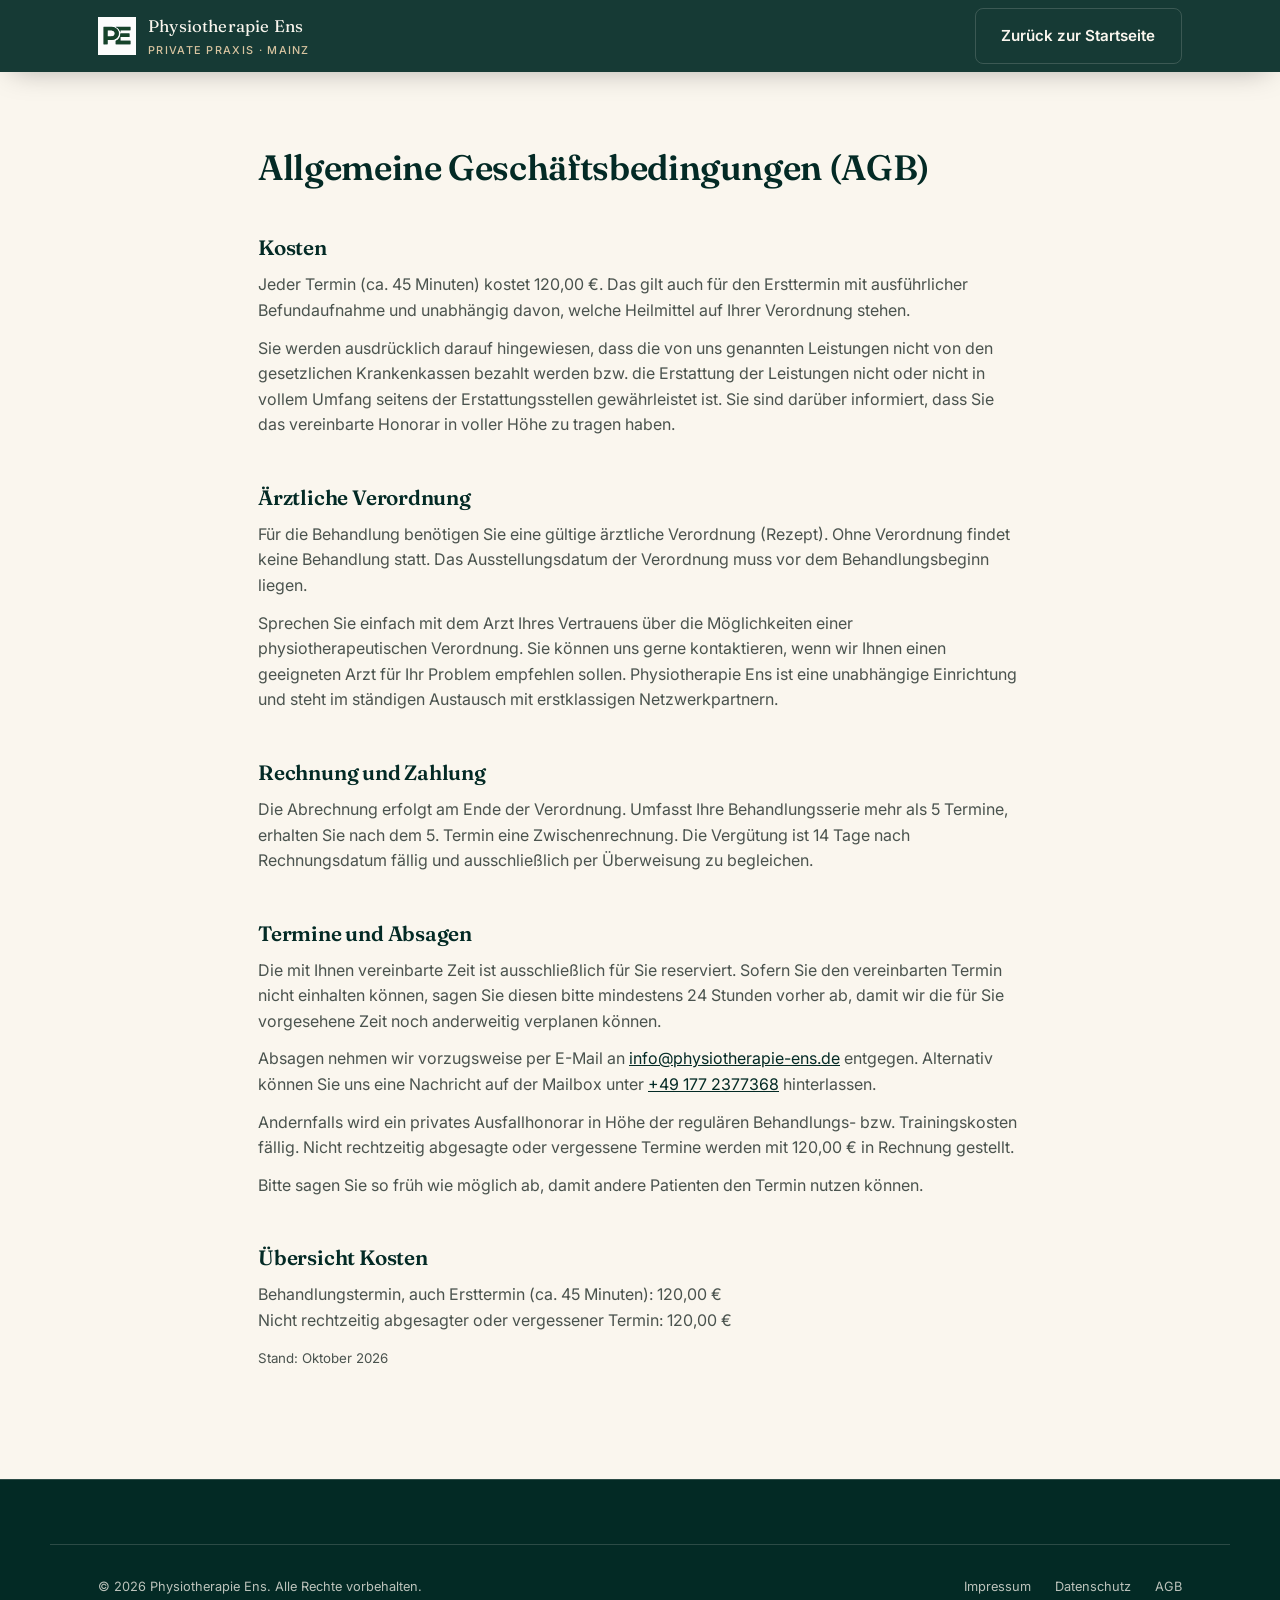
==== agb.html @ 9fe51c0e "AGB-Seite hinzugefügt (/agb) und im Footer aller Seiten verlinkt Co-Authored-By: Claude Opus 5.5 <no" ====
<!DOCTYPE html>
<html lang="de">
<head>
<meta charset="UTF-8">
<meta name="viewport" content="width=device-width, initial-scale=1">
<title>AGB | Physiotherapie Ens</title>
<meta name="robots" content="noindex">
<link rel="icon" href="assets/img/logo.svg" type="image/svg+xml">
<link rel="preconnect" href="https://fonts.googleapis.com">
<link rel="preconnect" href="https://fonts.gstatic.com" crossorigin>
<link href="https://fonts.googleapis.com/css2?family=Fraunces:opsz,wght@9..144,500;9..144,600;9..144,700&family=Inter:wght@400;500;600;700&display=swap" rel="stylesheet">
<link rel="stylesheet" href="assets/css/style.css?v=2026-10-20">
</head>
<body>

<header class="site-header is-scrolled">
  <div class="container site-header__inner">
    <a href="index.html" class="brand">
      <img src="assets/img/logo.svg" alt="" class="brand__logo" width="38" height="38">
      <span class="brand__name">Physiotherapie Ens<small>Private Praxis · Mainz</small></span>
    </a>
    <a href="index.html" class="btn btn-outline">Zurück zur Startseite</a>
  </div>
</header>

<main class="legal-page">
  <div class="container">
    <h1>Allgemeine Geschäftsbedingungen (AGB)</h1>

    <h2>Kosten</h2>
    <p>Jeder Termin (ca. 45 Minuten) kostet 120,00 €. Das gilt auch für den Ersttermin mit ausführlicher Befundaufnahme und unabhängig davon, welche Heilmittel auf Ihrer Verordnung stehen.</p>
    <p>Sie werden ausdrücklich darauf hingewiesen, dass die von uns genannten Leistungen nicht von den gesetzlichen Krankenkassen bezahlt werden bzw. die Erstattung der Leistungen nicht oder nicht in vollem Umfang seitens der Erstattungsstellen gewährleistet ist. Sie sind darüber informiert, dass Sie das vereinbarte Honorar in voller Höhe zu tragen haben.</p>

    <h2>Ärztliche Verordnung</h2>
    <p>Für die Behandlung benötigen Sie eine gültige ärztliche Verordnung (Rezept). Ohne Verordnung findet keine Behandlung statt. Das Ausstellungsdatum der Verordnung muss vor dem Behandlungsbeginn liegen.</p>
    <p>Sprechen Sie einfach mit dem Arzt Ihres Vertrauens über die Möglichkeiten einer physiotherapeutischen Verordnung. Sie können uns gerne kontaktieren, wenn wir Ihnen einen geeigneten Arzt für Ihr Problem empfehlen sollen. Physiotherapie Ens ist eine unabhängige Einrichtung und steht im ständigen Austausch mit erstklassigen Netzwerkpartnern.</p>

    <h2>Rechnung und Zahlung</h2>
    <p>Die Abrechnung erfolgt am Ende der Verordnung. Umfasst Ihre Behandlungsserie mehr als 5 Termine, erhalten Sie nach dem 5. Termin eine Zwischenrechnung. Die Vergütung ist 14 Tage nach Rechnungsdatum fällig und ausschließlich per Überweisung zu begleichen.</p>

    <h2>Termine und Absagen</h2>
    <p>Die mit Ihnen vereinbarte Zeit ist ausschließlich für Sie reserviert. Sofern Sie den vereinbarten Termin nicht einhalten können, sagen Sie diesen bitte mindestens 24 Stunden vorher ab, damit wir die für Sie vorgesehene Zeit noch anderweitig verplanen können.</p>
    <p>Absagen nehmen wir vorzugsweise per E-Mail an <a href="mailto:info@physiotherapie-ens.de">info@physiotherapie-ens.de</a> entgegen. Alternativ können Sie uns eine Nachricht auf der Mailbox unter <a href="tel:+491772377368">+49 177 2377368</a> hinterlassen.</p>
    <p>Andernfalls wird ein privates Ausfallhonorar in Höhe der regulären Behandlungs- bzw. Trainingskosten fällig. Nicht rechtzeitig abgesagte oder vergessene Termine werden mit 120,00 € in Rechnung gestellt.</p>
    <p>Bitte sagen Sie so früh wie möglich ab, damit andere Patienten den Termin nutzen können.</p>

    <h2>Übersicht Kosten</h2>
    <p>
      Behandlungstermin, auch Ersttermin (ca. 45 Minuten): 120,00 €<br>
      Nicht rechtzeitig abgesagter oder vergessener Termin: 120,00 €
    </p>

    <p><small>Stand: Oktober 2026</small></p>
  </div>
</main>

<footer class="site-footer">
  <div class="container footer-bottom">
    <span>© 2026 Physiotherapie Ens. Alle Rechte vorbehalten.</span>
    <ul>
      <li><a href="impressum.html">Impressum</a></li>
      <li><a href="datenschutz.html">Datenschutz</a></li>
      <li><a href="agb.html">AGB</a></li>
    </ul>
  </div>
</footer>

</body>
</html>
---- assets/css/style.css ----
/* ==========================================================================
   Physiotherapie Ens — Stylesheet
   Design tokens are centralized below for easy theming/handoff.
   ========================================================================== */

:root {
  /* Brand colors */
  --c-primary: #032A25;
  --c-primary-soft: #0E453D;
  --c-primary-tint: #E7EEEC;
  --c-cream: #FAF6EE;
  --c-sand: #F1E8D8;
  --c-ink: #1E2320;
  --c-ink-soft: #4A534E;
  --c-gold: #B08D57;
  --c-gold-soft: #D8C4A0;
  --c-white: #FFFFFF;
  --c-line: rgba(3, 42, 37, 0.12);
  --c-line-dark: rgba(250, 246, 238, 0.16);
  --c-shadow: rgba(3, 42, 37, 0.14);

  /* Typography */
  --font-display: "Fraunces", "Georgia", serif;
  --font-body: "Inter", -apple-system, BlinkMacSystemFont, "Segoe UI", sans-serif;

  /* Spacing scale (4px base) */
  --sp-1: 0.25rem;
  --sp-2: 0.5rem;
  --sp-3: 0.75rem;
  --sp-4: 1rem;
  --sp-5: 1.5rem;
  --sp-6: 2rem;
  --sp-7: 3rem;
  --sp-8: 4rem;
  --sp-9: 6rem;
  --sp-10: 8rem;

  /* Radius */
  --r-sm: 8px;
  --r-md: 16px;
  --r-lg: 24px;
  --r-pill: 999px;

  /* Motion */
  --ease-out: cubic-bezier(0.16, 1, 0.3, 1);
  --ease-in-out: cubic-bezier(0.65, 0, 0.35, 1);
  --dur-fast: 180ms;
  --dur-base: 320ms;
  --dur-slow: 600ms;

  --header-h: 84px;
}

/* ---- Reset ---- */
*, *::before, *::after { box-sizing: border-box; }
* { margin: 0; padding: 0; }
html {
  scroll-behavior: smooth;
  -webkit-text-size-adjust: 100%;
}
html, body { min-height: 100vh; min-height: 100dvh; }
body {
  font-family: var(--font-body);
  color: var(--c-ink);
  background: var(--c-cream);
  line-height: 1.6;
  font-size: 16px;
  -webkit-font-smoothing: antialiased;
}
img, video { max-width: 100%; display: block; }
a { color: inherit; text-decoration: none; }
ul, ol { list-style: none; }
button, input, textarea, select { font: inherit; color: inherit; }
button { cursor: pointer; background: none; border: none; }
h1, h2, h3, h4 { font-family: var(--font-display); font-weight: 600; line-height: 1.15; letter-spacing: -0.01em; }

@media (prefers-reduced-motion: reduce) {
  html { scroll-behavior: auto; }
  *, *::before, *::after {
    animation-duration: 0.001ms !important;
    animation-iteration-count: 1 !important;
    transition-duration: 0.001ms !important;
    scroll-behavior: auto !important;
  }
}

/* ---- Layout helpers ---- */
.container {
  width: 100%;
  max-width: 1180px;
  margin-inline: auto;
  padding-inline: var(--sp-5);
}
@media (min-width: 768px) {
  .container { padding-inline: var(--sp-7); }
}

.section { padding-block: var(--sp-9); }
.section--tight { padding-block: var(--sp-8); }
.section--dark { background: var(--c-primary); color: var(--c-cream); }
.section--sand { background: var(--c-sand); }

.section-head {
  max-width: 640px;
  margin-bottom: var(--sp-7);
}
.section-head--center { margin-inline: auto; text-align: center; }

.kicker {
  display: inline-flex;
  align-items: center;
  gap: var(--sp-2);
  font-size: 0.78rem;
  font-weight: 600;
  letter-spacing: 0.14em;
  text-transform: uppercase;
  color: var(--c-gold);
  margin-bottom: var(--sp-3);
}
.kicker::before {
  content: "";
  width: 22px;
  height: 1px;
  background: var(--c-gold);
}

.section-title {
  font-size: clamp(1.75rem, 1.4rem + 1.6vw, 2.75rem);
  color: var(--c-primary);
  margin-bottom: var(--sp-4);
}
.section--dark .section-title { color: var(--c-cream); }

.section-lede {
  color: var(--c-ink-soft);
  font-size: 1.05rem;
  max-width: 60ch;
}
.section--dark .section-lede { color: rgba(250, 246, 238, 0.78); }

.eyebrow-divider {
  width: 46px;
  height: 2px;
  background: var(--c-gold);
  border-radius: var(--r-pill);
  margin-block: var(--sp-4);
}

/* ---- Buttons ---- */
.btn {
  display: inline-flex;
  align-items: center;
  justify-content: center;
  gap: var(--sp-2);
  padding: 0.9rem 1.6rem;
  border-radius: var(--r-sm);
  font-weight: 600;
  font-size: 0.95rem;
  white-space: nowrap;
  transition: transform var(--dur-fast) var(--ease-out),
              background-color var(--dur-fast) var(--ease-out),
              box-shadow var(--dur-fast) var(--ease-out),
              border-color var(--dur-fast) var(--ease-out),
              color var(--dur-fast) var(--ease-out);
}
.btn:active { transform: translateY(1px); }

.btn-primary {
  background: var(--c-gold);
  color: var(--c-primary);
}
.btn-primary:hover {
  background: var(--c-gold-soft);
  box-shadow: 0 10px 24px -8px rgba(176, 141, 87, 0.55);
}

.btn-outline {
  background: transparent;
  border: 1.5px solid var(--c-line-dark);
  color: var(--c-cream);
}
.btn-outline:hover {
  border-color: var(--c-gold);
  color: var(--c-gold-soft);
}

.btn-dark {
  background: var(--c-primary);
  color: var(--c-cream);
}
.btn-dark:hover { background: var(--c-primary-soft); }

.btn-ghost {
  background: transparent;
  border: 1.5px solid var(--c-line);
  color: var(--c-primary);
}
.btn-ghost:hover { border-color: var(--c-gold); background: rgba(176, 141, 87, 0.08); }

.btn[disabled] {
  opacity: 0.5;
  cursor: not-allowed;
  pointer-events: none;
}

.btn:focus-visible,
a:focus-visible,
button:focus-visible,
input:focus-visible,
textarea:focus-visible,
summary:focus-visible {
  outline: 2px solid var(--c-gold);
  outline-offset: 3px;
  border-radius: 4px;
}

/* Skip link */
.skip-link {
  position: absolute;
  left: -9999px;
  top: 0;
  background: var(--c-gold);
  color: var(--c-primary);
  padding: 0.75rem 1.25rem;
  z-index: 200;
  border-radius: 0 0 var(--r-sm) 0;
  font-weight: 600;
}
.skip-link:focus { left: 0; }

/* ---- Header ---- */
.site-header {
  position: fixed;
  inset: 0 0 auto 0;
  height: var(--header-h);
  z-index: 100;
  display: flex;
  align-items: center;
  background: transparent;
  transition: background-color var(--dur-base) var(--ease-out),
              box-shadow var(--dur-base) var(--ease-out),
              height var(--dur-base) var(--ease-out);
}
.site-header.is-scrolled {
  background: rgba(3, 42, 37, 0.92);
  backdrop-filter: blur(10px);
  box-shadow: 0 8px 30px -12px rgba(0,0,0,0.35);
  height: 72px;
}
.site-header__inner {
  width: 100%;
  display: flex;
  align-items: center;
  justify-content: space-between;
  gap: var(--sp-5);
}
.brand {
  display: flex;
  align-items: center;
  gap: var(--sp-3);
}
.brand__logo { height: 38px; width: auto; }
.brand__name {
  font-family: var(--font-display);
  font-size: 1.05rem;
  color: var(--c-cream);
  letter-spacing: 0.01em;
  white-space: nowrap;
}
.brand__name small {
  display: block;
  font-family: var(--font-body);
  font-size: 0.68rem;
  font-weight: 500;
  letter-spacing: 0.12em;
  text-transform: uppercase;
  color: var(--c-gold-soft);
  margin-top: 2px;
  white-space: nowrap;
}

@media (max-width: 480px) {
  .brand__name { font-size: 0.85rem; white-space: nowrap; }
  .brand__name small { display: none; }
  .brand__logo { height: 30px; }
  .header-actions { gap: var(--sp-2); }
}

.main-nav { display: none; }
@media (min-width: 1024px) {
  .main-nav {
    display: flex;
    align-items: center;
    gap: var(--sp-6);
  }
  .main-nav a {
    position: relative;
    color: rgba(250, 246, 238, 0.86);
    font-size: 0.92rem;
    font-weight: 500;
    padding-block: var(--sp-2);
  }
  .main-nav a::after {
    content: "";
    position: absolute;
    left: 0; right: 0; bottom: 0;
    height: 1.5px;
    background: var(--c-gold);
    transform: scaleX(0);
    transform-origin: left;
    transition: transform var(--dur-base) var(--ease-out);
  }
  .main-nav a:hover { color: var(--c-cream); }
  .main-nav a:hover::after { transform: scaleX(1); }
}

.header-actions {
  display: flex;
  align-items: center;
  gap: var(--sp-4);
}

.lang-toggle {
  display: flex;
  align-items: center;
  border: 1px solid var(--c-line-dark);
  border-radius: var(--r-pill);
  padding: 3px;
  gap: 2px;
}
.lang-toggle button {
  padding: 0.3rem 0.65rem;
  border-radius: var(--r-pill);
  font-size: 0.76rem;
  font-weight: 700;
  letter-spacing: 0.04em;
  color: rgba(250, 246, 238, 0.65);
  transition: background-color var(--dur-fast) var(--ease-out), color var(--dur-fast) var(--ease-out);
}
.lang-toggle button[aria-pressed="true"] {
  background: var(--c-gold);
  color: var(--c-primary);
}

.nav-cta { display: none; }
@media (min-width: 1024px) { .nav-cta { display: inline-flex; } }

.nav-toggle {
  display: inline-flex;
  align-items: center;
  justify-content: center;
  width: 42px;
  height: 42px;
  color: var(--c-cream);
}
@media (min-width: 1024px) { .nav-toggle { display: none; } }
.nav-toggle svg { width: 24px; height: 24px; }
.nav-toggle .icon-close { display: none; }
.nav-toggle[aria-expanded="true"] .icon-open { display: none; }
.nav-toggle[aria-expanded="true"] .icon-close { display: block; }

/* Mobile nav panel */
.mobile-nav {
  position: fixed;
  inset: 0;
  z-index: 90;
  background: var(--c-primary);
  padding: calc(var(--header-h) + var(--sp-6)) var(--sp-6) var(--sp-6);
  display: flex;
  flex-direction: column;
  gap: var(--sp-5);
  transform: translateY(-100%);
  opacity: 0;
  visibility: hidden;
  transition: transform var(--dur-slow) var(--ease-in-out), opacity var(--dur-slow) var(--ease-in-out), visibility 0s linear var(--dur-slow);
}
.mobile-nav.is-open {
  transform: translateY(0);
  opacity: 1;
  visibility: visible;
  transition: transform var(--dur-slow) var(--ease-in-out), opacity var(--dur-slow) var(--ease-in-out), visibility 0s;
}
.mobile-nav a {
  font-family: var(--font-display);
  font-size: 1.5rem;
  color: var(--c-cream);
  padding-block: var(--sp-2);
  border-bottom: 1px solid var(--c-line-dark);
}
@media (min-width: 1024px) { .mobile-nav { display: none; } }

/* ---- Hero ---- */
.hero {
  position: relative;
  min-height: 100vh;
  min-height: 100dvh;
  display: flex;
  align-items: flex-end;
  overflow: hidden;
  color: var(--c-cream);
  isolation: isolate;
}
.hero__media {
  position: absolute;
  inset: 0;
  z-index: -2;
  background: var(--c-primary);
}
.hero__media video { pointer-events: none; }
.hero__media video::-webkit-media-controls,
.hero__media video::-webkit-media-controls-start-playback-button { display: none !important; -webkit-appearance: none; }
.hero__media video,
.hero__media img {
  width: 100%;
  height: 100%;
  object-fit: cover;
  object-position: center 30%;
}
.hero__overlay {
  position: absolute;
  inset: 0;
  z-index: -1;
  background:
    linear-gradient(180deg, rgba(3,20,17,0.55) 0%, rgba(3,20,17,0.35) 35%, rgba(3,20,17,0.55) 68%, rgba(3,20,17,0.92) 100%);
}
.hero__content {
  width: 100%;
  padding-block: calc(var(--header-h) + var(--sp-8)) var(--sp-9);
}
.hero__eyebrow {
  display: inline-flex;
  align-items: center;
  gap: var(--sp-2);
  font-size: 0.8rem;
  font-weight: 600;
  letter-spacing: 0.16em;
  text-transform: uppercase;
  color: var(--c-gold-soft);
  margin-bottom: var(--sp-5);
}
.hero__eyebrow::before {
  content: "";
  width: 26px;
  height: 1px;
  background: var(--c-gold-soft);
}
.hero h1 {
  font-size: clamp(2.3rem, 1.7rem + 3vw, 4.2rem);
  max-width: 16ch;
  margin-bottom: var(--sp-5);
}
.hero__sub {
  font-size: clamp(1rem, 0.95rem + 0.3vw, 1.2rem);
  max-width: 52ch;
  color: rgba(250, 246, 238, 0.86);
  margin-bottom: var(--sp-7);
}
.hero__actions {
  display: flex;
  flex-wrap: wrap;
  gap: var(--sp-4);
  margin-bottom: var(--sp-8);
}

.hero__scroll {
  position: absolute;
  left: 50%;
  bottom: var(--sp-5);
  transform: translateX(-50%);
  display: flex;
  flex-direction: column;
  align-items: center;
  gap: var(--sp-2);
  color: rgba(250, 246, 238, 0.7);
  font-size: 0.7rem;
  letter-spacing: 0.12em;
  text-transform: uppercase;
}
.hero__scroll-line {
  width: 1px;
  height: 34px;
  background: linear-gradient(180deg, var(--c-gold-soft), transparent);
  animation: scrollpulse 2.2s var(--ease-in-out) infinite;
}
@keyframes scrollpulse {
  0% { transform: scaleY(0.3); transform-origin: top; opacity: 0.4; }
  50% { transform: scaleY(1); transform-origin: top; opacity: 1; }
  100% { transform: scaleY(0.3); transform-origin: bottom; opacity: 0.4; }
}

/* ---- Trust strip ---- */
.trust-strip {
  background: var(--c-primary);
  color: var(--c-cream);
  padding-block: var(--sp-6);
  border-bottom: 1px solid var(--c-line-dark);
}
.trust-grid {
  display: grid;
  gap: var(--sp-5);
  grid-template-columns: repeat(2, 1fr);
}
@media (min-width: 768px) { .trust-grid { grid-template-columns: repeat(4, 1fr); } }
.trust-item {
  display: flex;
  align-items: flex-start;
  gap: var(--sp-3);
}
.trust-item svg {
  width: 26px;
  height: 26px;
  flex-shrink: 0;
  color: var(--c-gold);
  margin-top: 2px;
}
.trust-item span { font-size: 0.9rem; line-height: 1.4; color: rgba(250, 246, 238, 0.9); }

/* ---- About ---- */
.about-grid {
  display: grid;
  gap: var(--sp-8);
  align-items: center;
}
@media (min-width: 900px) {
  .about-grid { grid-template-columns: 0.85fr 1.15fr; gap: var(--sp-9); }
}
.about-media { position: relative; }
.about-media__frame {
  border-radius: var(--r-lg);
  overflow: hidden;
  box-shadow: 0 30px 60px -20px var(--c-shadow);
  aspect-ratio: 4 / 5;
}
.about-media__frame img { width: 100%; height: 100%; object-fit: cover; }
.about-media__badge {
  position: absolute;
  left: -16px;
  bottom: -20px;
  background: var(--c-cream);
  border: 1px solid var(--c-line);
  border-radius: var(--r-md);
  padding: var(--sp-4) var(--sp-5);
  box-shadow: 0 20px 40px -16px var(--c-shadow);
  max-width: 220px;
}
@media (min-width: 768px) { .about-media__badge { left: -32px; bottom: -28px; } }
.about-media__badge strong {
  display: block;
  font-family: var(--font-display);
  color: var(--c-primary);
  font-size: 1.1rem;
}
.about-media__badge span { font-size: 0.82rem; color: var(--c-ink-soft); }

.about-body p { margin-bottom: var(--sp-4); color: var(--c-ink-soft); }
.about-body p:first-of-type { color: var(--c-ink); font-size: 1.08rem; }

.badge-row {
  display: flex;
  flex-wrap: wrap;
  gap: var(--sp-3);
  margin-top: var(--sp-6);
}
.pill-badge {
  display: inline-flex;
  align-items: center;
  gap: var(--sp-2);
  padding: 0.5rem 0.95rem;
  border: 1px solid var(--c-line);
  border-radius: var(--r-pill);
  font-size: 0.82rem;
  font-weight: 600;
  color: var(--c-primary);
  background: var(--c-white);
}
.pill-badge svg { width: 15px; height: 15px; color: var(--c-gold); }

/* ---- Conditions grid (simple, non-interactive: image + label) ---- */
.condition-grid {
  display: flex;
  flex-wrap: wrap;
  justify-content: center;
  gap: var(--sp-6) var(--sp-5);
}
.condition-card {
  flex: 0 0 calc(50% - var(--sp-5) / 2);
  min-width: 0;
  max-width: calc(50% - var(--sp-5) / 2);
  text-align: center;
}
@media (min-width: 560px) {
  .condition-card { flex-basis: calc(33.333% - var(--sp-5) * 2 / 3); max-width: calc(33.333% - var(--sp-5) * 2 / 3); }
}
.condition-card__media {
  height: 118px;
  display: flex;
  align-items: center;
  justify-content: center;
  margin-bottom: var(--sp-3);
  padding: var(--sp-2);
}
.condition-card__media img {
  max-width: 100%;
  max-height: 100%;
  width: auto;
  height: auto;
  object-fit: contain;
  display: block;
}
.condition-card h3 {
  font-size: 0.94rem;
  font-weight: 600;
  font-family: var(--font-body);
  color: var(--c-primary);
  line-height: 1.3;
}

/* ---- Services / approach ---- */
.services-grid { display: flex; flex-direction: column; gap: var(--sp-9); }
.service-list {
  display: grid;
  gap: var(--sp-2) var(--sp-7);
}
@media (min-width: 700px) { .service-list { grid-template-columns: repeat(2, 1fr); } }
.service-item {
  display: flex;
  gap: var(--sp-4);
  padding: var(--sp-4) 0;
  border-bottom: 1px solid var(--c-line);
}
.service-item svg {
  width: 22px;
  height: 22px;
  color: var(--c-gold);
  flex-shrink: 0;
  margin-top: 2px;
}
.service-item h4 { font-size: 1rem; color: var(--c-primary); margin-bottom: var(--sp-1); font-family: var(--font-body); font-weight: 600; }
.service-item p { font-size: 0.9rem; color: var(--c-ink-soft); }

.approach-panel {
  background: var(--c-primary);
  color: var(--c-cream);
  border-radius: var(--r-lg);
  padding: var(--sp-7);
  position: relative;
  overflow: hidden;
}
.approach-panel::before {
  content: "";
  position: absolute;
  right: -60px;
  top: -60px;
  width: 220px;
  height: 220px;
  border-radius: 50%;
  background: radial-gradient(circle, rgba(176,141,87,0.28), transparent 70%);
}
.approach-panel h3 { font-size: 1.6rem; margin-bottom: var(--sp-3); position: relative; }
.approach-panel__lede { max-width: 68ch; color: rgba(250,246,238,0.86); font-size: 1.02rem; margin-bottom: var(--sp-6); position: relative; }

.approach-points {
  display: grid;
  gap: var(--sp-3);
  max-width: 68ch;
  margin-bottom: var(--sp-6);
  position: relative;
}
.approach-points li {
  position: relative;
  padding-left: var(--sp-5);
  font-size: 0.96rem;
  line-height: 1.55;
  color: rgba(250,246,238,0.9);
}
.approach-points strong { color: var(--c-cream); font-weight: 700; }
.approach-points li::before {
  content: "";
  position: absolute;
  left: 0;
  width: 6px;
  height: 6px;
  top: 0.55em;
  border-radius: 50%;
  background: var(--c-gold);
}

.approach-quote {
  position: relative;
  border-top: 1px solid var(--c-line-dark);
  padding-top: var(--sp-6);
  font-family: var(--font-display);
  font-size: 1.15rem;
  line-height: 1.5;
  color: var(--c-cream);
  max-width: 68ch;
}

/* ---- Benefits ---- */
.benefits-layout {
  display: grid;
  gap: var(--sp-8);
}
@media (min-width: 900px) { .benefits-layout { grid-template-columns: 1fr 1fr; gap: var(--sp-9); } }
.benefit-list { display: grid; gap: var(--sp-5); }
.benefit-item { display: flex; gap: var(--sp-4); }
.benefit-item__check {
  width: 30px;
  height: 30px;
  border-radius: 50%;
  background: var(--c-gold);
  color: var(--c-primary);
  display: inline-flex;
  align-items: center;
  justify-content: center;
  flex-shrink: 0;
}
.benefit-item__check svg { width: 15px; height: 15px; }
.benefit-item h4 { font-size: 1rem; color: var(--c-primary); margin-bottom: 2px; }
.benefit-item p { font-size: 0.9rem; color: var(--c-ink-soft); }
.section--dark .benefit-item h4 { color: var(--c-cream); }
.section--dark .benefit-item p { color: rgba(250, 246, 238, 0.8); }

.honest-note {
  background: var(--c-white);
  border: 1px solid var(--c-line);
  border-left: 3px solid var(--c-gold);
  border-radius: var(--r-sm);
  padding: var(--sp-5);
  font-size: 0.9rem;
  color: var(--c-ink-soft);
}
.honest-note strong { color: var(--c-primary); }

/* ---- Process ---- */
.process-list {
  display: grid;
  gap: var(--sp-6);
  counter-reset: step;
}
@media (min-width: 900px) { .process-list { grid-template-columns: repeat(5, 1fr); gap: var(--sp-5); } }
.process-step { position: relative; padding-top: var(--sp-7); }
.process-step::before {
  counter-increment: step;
  content: counter(step, decimal-leading-zero);
  font-family: var(--font-display);
  font-size: 1.6rem;
  color: var(--c-gold);
  position: absolute;
  top: 0; left: 0;
}
.process-step::after {
  content: "";
  position: absolute;
  top: 14px; left: 44px; right: 0;
  height: 1px;
  background: var(--c-line);
  display: none;
}
@media (min-width: 900px) {
  .process-step::after { display: block; }
  .process-step:last-child::after { display: none; }
}
.process-step h4 { font-size: 1rem; color: var(--c-primary); margin-bottom: var(--sp-2); }
.process-step p { font-size: 0.88rem; color: var(--c-ink-soft); }

/* ---- Testimonials placeholder ---- */
.testimonial-placeholder {
  border: 1.5px dashed var(--c-line);
  border-radius: var(--r-lg);
  padding: var(--sp-9) var(--sp-6);
  text-align: center;
  max-width: 640px;
  margin-inline: auto;
}
.testimonial-placeholder svg { width: 40px; height: 40px; color: var(--c-gold); margin-inline: auto; margin-bottom: var(--sp-4); }
.testimonial-placeholder h3 { font-size: 1.2rem; color: var(--c-primary); margin-bottom: var(--sp-2); }
.testimonial-placeholder p { color: var(--c-ink-soft); margin-bottom: var(--sp-6); font-size: 0.94rem; }

/* ---- FAQ ---- */
.faq-list { max-width: 780px; margin-inline: auto; display: flex; flex-direction: column; gap: var(--sp-3); }
.faq-item {
  background: var(--c-white);
  border: 1px solid var(--c-line);
  border-radius: var(--r-md);
  overflow: hidden;
}
.faq-item summary {
  list-style: none;
  cursor: pointer;
  padding: var(--sp-5) var(--sp-6);
  display: flex;
  align-items: center;
  justify-content: space-between;
  gap: var(--sp-4);
  font-weight: 600;
  color: var(--c-primary);
  font-size: 0.98rem;
}
.faq-item summary::-webkit-details-marker { display: none; }
.faq-item summary svg {
  width: 20px;
  height: 20px;
  color: var(--c-gold);
  flex-shrink: 0;
  transition: transform var(--dur-base) var(--ease-out);
}
.faq-item[open] summary svg { transform: rotate(45deg); }
.faq-item__body {
  padding: 0 var(--sp-6) var(--sp-5);
  color: var(--c-ink-soft);
  font-size: 0.92rem;
  max-width: 65ch;
}

/* ---- Contact ---- */
.contact-layout {
  display: grid;
  gap: var(--sp-8);
}
@media (min-width: 960px) { .contact-layout { grid-template-columns: 1.15fr 0.85fr; gap: var(--sp-9); } }

.form-card {
  background: var(--c-white);
  border-radius: var(--r-lg);
  padding: var(--sp-7);
  border: 1px solid var(--c-line);
}
.form-row { display: grid; gap: var(--sp-5); margin-bottom: var(--sp-5); }
@media (min-width: 560px) { .form-row--split { grid-template-columns: 1fr 1fr; } }
.field label {
  display: block;
  font-size: 0.85rem;
  font-weight: 600;
  color: var(--c-primary);
  margin-bottom: var(--sp-2);
}
.field .req { color: var(--c-gold); }
.field input,
.field textarea,
.field select {
  width: 100%;
  border: 1px solid var(--c-line);
  border-radius: var(--r-sm);
  padding: 0.8rem 1rem;
  background: var(--c-cream);
  font-size: 0.95rem;
  transition: border-color var(--dur-fast) var(--ease-out), background-color var(--dur-fast) var(--ease-out);
}
.field input:focus,
.field textarea:focus,
.field select:focus {
  outline: none;
  border-color: var(--c-gold);
  background: var(--c-white);
}
.field textarea { min-height: 130px; resize: vertical; }
.field small { display: block; margin-top: var(--sp-2); font-size: 0.78rem; color: var(--c-ink-soft); }

.consent-row {
  display: flex;
  align-items: flex-start;
  gap: var(--sp-3);
  margin-bottom: var(--sp-6);
}
.consent-row input { width: 18px; height: 18px; margin-top: 3px; accent-color: var(--c-primary); flex-shrink: 0; }
.consent-row label { font-size: 0.85rem; color: var(--c-ink-soft); }
.consent-row a { color: var(--c-primary); text-decoration: underline; text-underline-offset: 2px; }

.form-status {
  margin-top: var(--sp-4);
  font-size: 0.88rem;
  padding: var(--sp-4);
  border-radius: var(--r-sm);
  display: none;
}
.form-status.is-visible { display: block; }
.form-status.success { background: var(--c-primary-tint); color: var(--c-primary); }
.form-status.error { background: #F7E4DE; color: #8A3B22; }

.info-card {
  background: var(--c-primary);
  color: var(--c-cream);
  border-radius: var(--r-lg);
  padding: var(--sp-7);
  display: flex;
  flex-direction: column;
  gap: var(--sp-6);
  height: fit-content;
}
.info-row { display: flex; gap: var(--sp-4); align-items: flex-start; }
.info-row svg { width: 22px; height: 22px; color: var(--c-gold); flex-shrink: 0; margin-top: 2px; }
.info-row h4 { font-size: 0.82rem; text-transform: uppercase; letter-spacing: 0.08em; color: var(--c-gold-soft); margin-bottom: var(--sp-1); }
.info-row p { font-size: 0.94rem; color: rgba(250,246,238,0.9); }
.info-divider { height: 1px; background: var(--c-line-dark); }
.placeholder-tag {
  display: inline-block;
  font-size: 0.68rem;
  font-weight: 700;
  letter-spacing: 0.06em;
  text-transform: uppercase;
  color: var(--c-primary);
  background: var(--c-gold-soft);
  padding: 0.1rem 0.5rem;
  border-radius: var(--r-pill);
  margin-left: var(--sp-2);
  vertical-align: middle;
}

/* ---- Footer ---- */
.site-footer {
  background: var(--c-primary);
  color: rgba(250,246,238,0.75);
  padding-block: var(--sp-8) var(--sp-6);
  border-top: 1px solid var(--c-line-dark);
}
.footer-grid {
  display: grid;
  gap: var(--sp-7);
  margin-bottom: var(--sp-7);
}
@media (min-width: 768px) { .footer-grid { grid-template-columns: 1.4fr 1fr 1fr; } }
.footer-brand { display: flex; align-items: center; gap: var(--sp-3); margin-bottom: var(--sp-4); }
.footer-brand img { height: 34px; }
.footer-brand span { font-family: var(--font-display); color: var(--c-cream); font-size: 1rem; }
.footer-col h5 { font-size: 0.78rem; text-transform: uppercase; letter-spacing: 0.1em; color: var(--c-gold-soft); margin-bottom: var(--sp-4); }
.footer-col ul { display: flex; flex-direction: column; gap: var(--sp-3); }
.footer-col a:hover { color: var(--c-cream); }
.footer-note { font-size: 0.85rem; max-width: 46ch; }
.footer-bottom {
  display: flex;
  flex-wrap: wrap;
  gap: var(--sp-3);
  justify-content: space-between;
  padding-top: var(--sp-6);
  border-top: 1px solid var(--c-line-dark);
  font-size: 0.8rem;
}
.footer-bottom ul { display: flex; gap: var(--sp-5); }
.footer-bottom a:hover { color: var(--c-cream); }

/* ---- Reveal-on-scroll ---- */
[data-reveal] {
  opacity: 0;
  transform: translateY(24px);
  transition: opacity var(--dur-slow) var(--ease-out), transform var(--dur-slow) var(--ease-out);
}
[data-reveal].is-visible {
  opacity: 1;
  transform: translateY(0);
}
[data-reveal-group] > * { transition-delay: calc(var(--i, 0) * 70ms); }

@media (prefers-reduced-motion: reduce) {
  [data-reveal] { opacity: 1; transform: none; }
}

/* ---- Standalone legal pages ---- */
.legal-page {
  padding-block: calc(var(--header-h) + var(--sp-8)) var(--sp-9);
}
.legal-page .container { max-width: 860px; }
.legal-page h1 { color: var(--c-primary); font-size: 2.2rem; margin-bottom: var(--sp-6); }
.legal-page h2 { color: var(--c-primary); font-size: 1.3rem; margin-top: var(--sp-7); margin-bottom: var(--sp-3); }
.legal-page p, .legal-page li { color: var(--c-ink-soft); margin-bottom: var(--sp-3); }
.legal-page ul { list-style: disc; padding-left: 1.4rem; }
.legal-page a { color: var(--c-primary); text-decoration: underline; }
.legal-placeholder {
  background: var(--c-sand);
  border-left: 3px solid var(--c-gold);
  padding: var(--sp-4) var(--sp-5);
  border-radius: var(--r-sm);
  font-size: 0.9rem;
  margin-bottom: var(--sp-4);
}

/* ==========================================================================
   Ergänzungen: Texte nach Value Proposition Canvas (Okt 2026)
   ========================================================================== */

/* ---- Über mich: Liste und Sport-Zeile im Namensschild ---- */
.check-list {
  display: grid;
  gap: var(--sp-3);
  margin: 0 0 var(--sp-5);
  list-style: none;
}
.check-list li {
  position: relative;
  padding-left: var(--sp-6);
  color: var(--c-ink);
  line-height: 1.55;
}
.check-list li::before {
  content: "";
  position: absolute;
  left: 0;
  top: 0.2em;
  width: 18px;
  height: 18px;
  border-radius: 50%;
  background: var(--c-primary-tint) url("data:image/svg+xml,%3Csvg xmlns='http://www.w3.org/2000/svg' viewBox='0 0 24 24' fill='none' stroke='%23032A25' stroke-width='3' stroke-linecap='round' stroke-linejoin='round'%3E%3Cpath d='M20 6L9 17l-5-5'/%3E%3C/svg%3E") center / 11px no-repeat;
}
.about-media__badge { max-width: 260px; }
.about-media__badge span { display: block; }
.about-media__badge .about-media__badge-sport {
  margin-top: var(--sp-2);
  color: var(--c-primary);
  font-weight: 600;
}
.about-media__badge small {
  display: block;
  margin-top: 2px;
  font-size: 0.74rem;
  line-height: 1.4;
  color: var(--c-ink-soft);
}

/* ---- Für wen ---- */
.audience-grid {
  display: grid;
  gap: var(--sp-5);
}
@media (min-width: 820px) { .audience-grid { grid-template-columns: repeat(3, 1fr); } }
.audience-card {
  background: var(--c-white);
  border: 1px solid var(--c-line);
  border-radius: var(--r-lg);
  overflow: hidden;
  display: flex;
  flex-direction: column;
}
.audience-card__media { display: block; aspect-ratio: 4 / 3; overflow: hidden; }
.audience-card__media img { width: 100%; height: 100%; object-fit: cover; display: block; }
.audience-card__body { padding: var(--sp-5) var(--sp-6) var(--sp-6); }
.audience-card__icon {
  width: 44px;
  height: 44px;
  border-radius: 50%;
  background: var(--c-primary);
  color: var(--c-gold-soft);
  display: inline-flex;
  align-items: center;
  justify-content: center;
  margin-bottom: var(--sp-4);
}
.audience-card__icon svg { width: 22px; height: 22px; }
.audience-card h3 {
  font-size: 1.25rem;
  color: var(--c-primary);
  margin-bottom: var(--sp-2);
}
.audience-card p { font-size: 0.95rem; color: var(--c-ink-soft); line-height: 1.6; }

/* ---- Leistungen: Extras-Zeile und Zitat ---- */
.service-extras {
  font-size: 0.95rem;
  color: var(--c-ink-soft);
  margin-top: calc(var(--sp-9) * -1 + var(--sp-5));
}
.service-extras strong { color: var(--c-primary); }
.approach-panel--quote .approach-quote {
  border-top: 0;
  padding-top: 0;
  font-size: 1.3rem;
}

/* ---- Kontaktformular: Hinweis ---- */
.form-hint {
  margin-top: var(--sp-3);
  font-size: 0.85rem;
  color: var(--c-ink-soft);
}
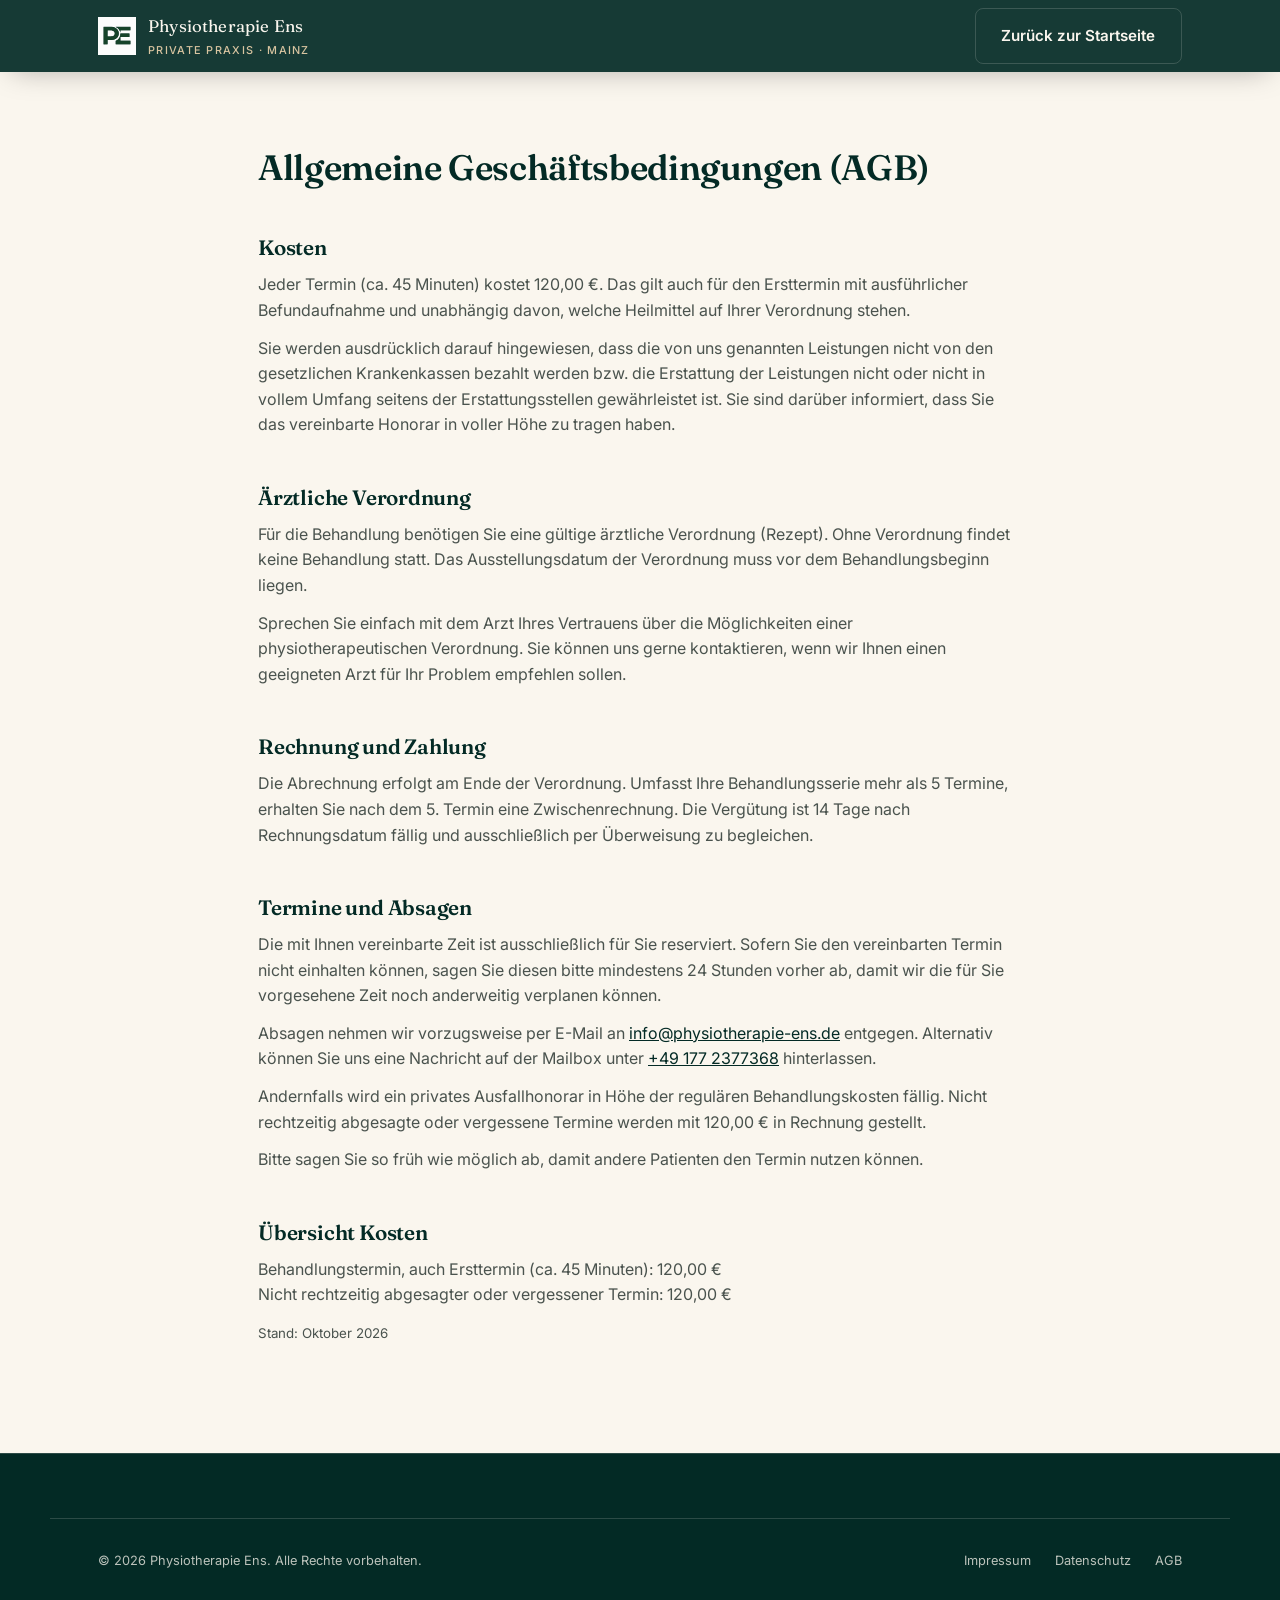
==== commit 900808bb: "AGB: Trainingskosten und Netzwerkpartner-Satz entfernt Co-Authored-By: Claude Opus 5.5 <noreply@anth" ====
--- a/agb.html
+++ b/agb.html
@@ -33,7 +33,7 @@
 
     <h2>Ärztliche Verordnung</h2>
     <p>Für die Behandlung benötigen Sie eine gültige ärztliche Verordnung (Rezept). Ohne Verordnung findet keine Behandlung statt. Das Ausstellungsdatum der Verordnung muss vor dem Behandlungsbeginn liegen.</p>
-    <p>Sprechen Sie einfach mit dem Arzt Ihres Vertrauens über die Möglichkeiten einer physiotherapeutischen Verordnung. Sie können uns gerne kontaktieren, wenn wir Ihnen einen geeigneten Arzt für Ihr Problem empfehlen sollen. Physiotherapie Ens ist eine unabhängige Einrichtung und steht im ständigen Austausch mit erstklassigen Netzwerkpartnern.</p>
+    <p>Sprechen Sie einfach mit dem Arzt Ihres Vertrauens über die Möglichkeiten einer physiotherapeutischen Verordnung. Sie können uns gerne kontaktieren, wenn wir Ihnen einen geeigneten Arzt für Ihr Problem empfehlen sollen.</p>
 
     <h2>Rechnung und Zahlung</h2>
     <p>Die Abrechnung erfolgt am Ende der Verordnung. Umfasst Ihre Behandlungsserie mehr als 5 Termine, erhalten Sie nach dem 5. Termin eine Zwischenrechnung. Die Vergütung ist 14 Tage nach Rechnungsdatum fällig und ausschließlich per Überweisung zu begleichen.</p>
@@ -41,7 +41,7 @@
     <h2>Termine und Absagen</h2>
     <p>Die mit Ihnen vereinbarte Zeit ist ausschließlich für Sie reserviert. Sofern Sie den vereinbarten Termin nicht einhalten können, sagen Sie diesen bitte mindestens 24 Stunden vorher ab, damit wir die für Sie vorgesehene Zeit noch anderweitig verplanen können.</p>
     <p>Absagen nehmen wir vorzugsweise per E-Mail an <a href="mailto:info@physiotherapie-ens.de">info@physiotherapie-ens.de</a> entgegen. Alternativ können Sie uns eine Nachricht auf der Mailbox unter <a href="tel:+491772377368">+49 177 2377368</a> hinterlassen.</p>
-    <p>Andernfalls wird ein privates Ausfallhonorar in Höhe der regulären Behandlungs- bzw. Trainingskosten fällig. Nicht rechtzeitig abgesagte oder vergessene Termine werden mit 120,00 € in Rechnung gestellt.</p>
+    <p>Andernfalls wird ein privates Ausfallhonorar in Höhe der regulären Behandlungskosten fällig. Nicht rechtzeitig abgesagte oder vergessene Termine werden mit 120,00 € in Rechnung gestellt.</p>
     <p>Bitte sagen Sie so früh wie möglich ab, damit andere Patienten den Termin nutzen können.</p>
 
     <h2>Übersicht Kosten</h2>
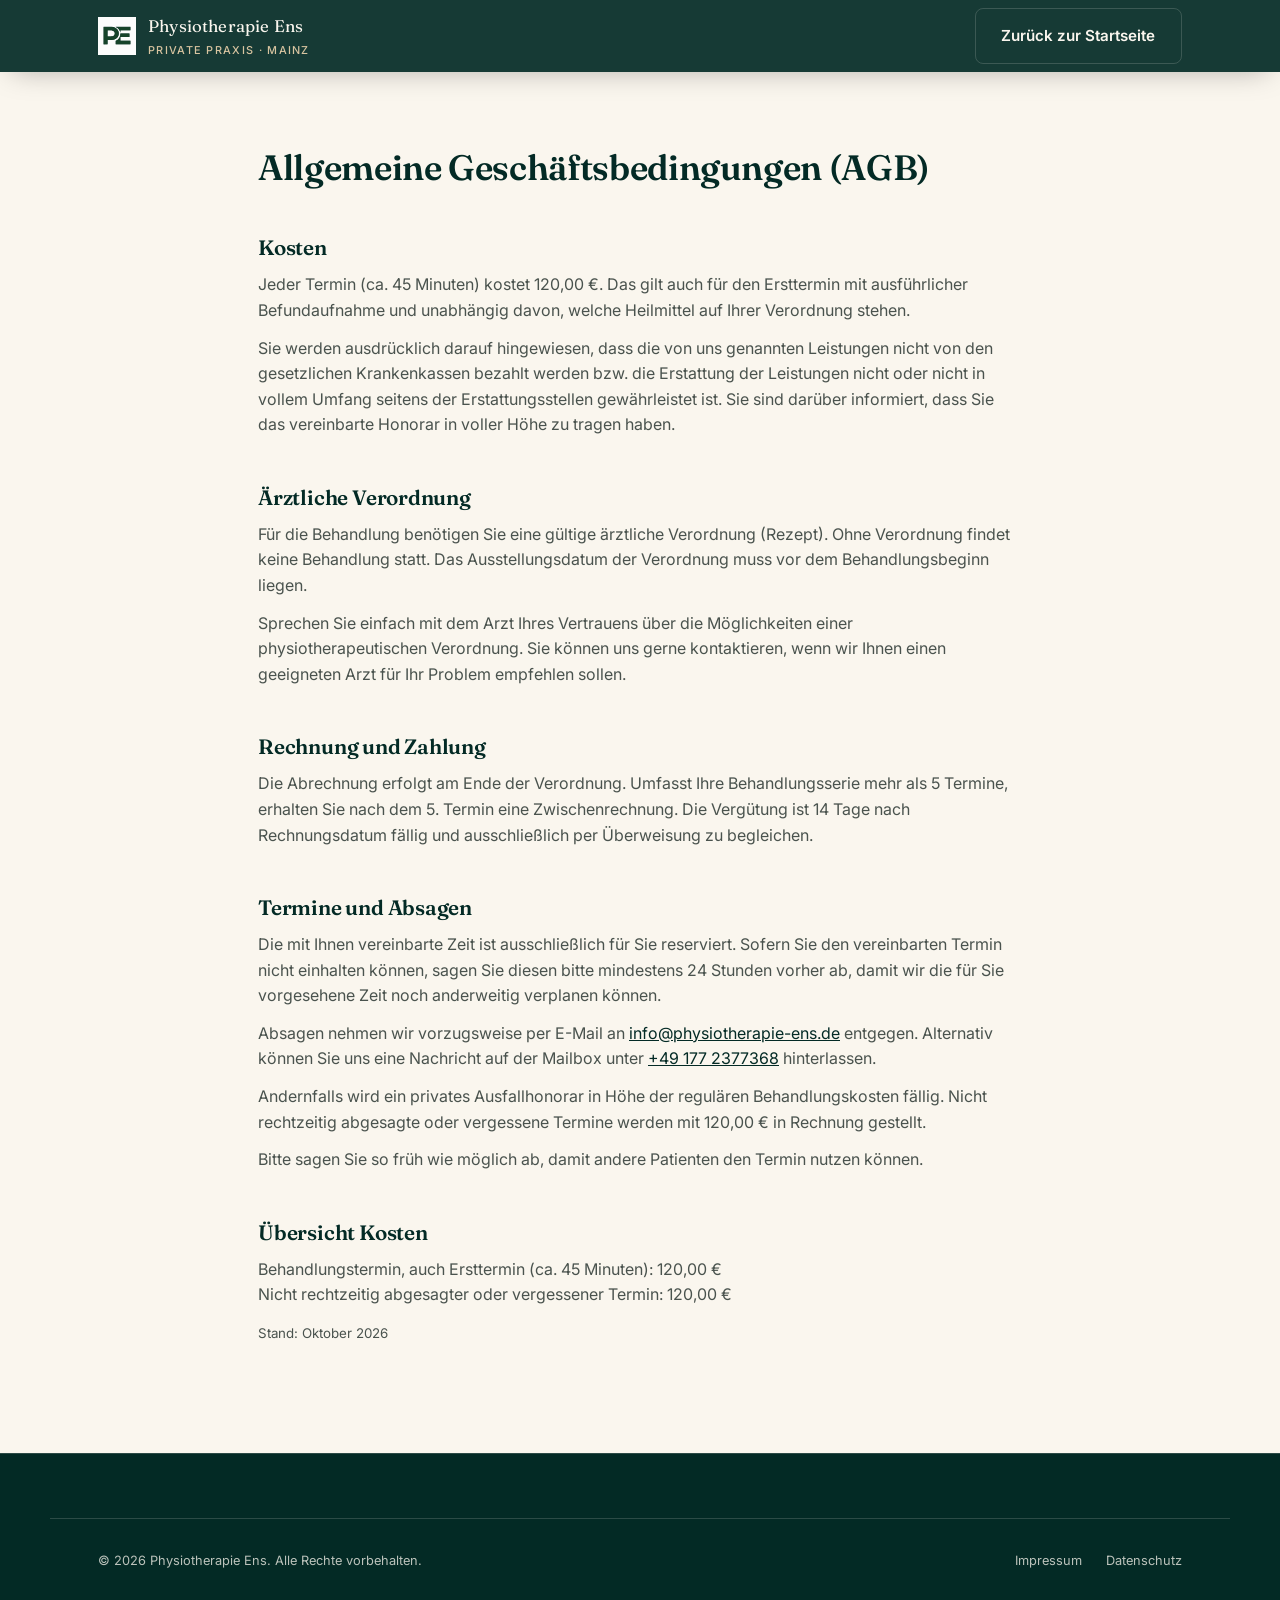
==== commit 8bd65fee: "AGB-Seite: Selbstverweis im Footer entfernt Co-Authored-By: Claude Opus 5.5 <noreply@anthropic.com>" ====
--- a/agb.html
+++ b/agb.html
@@ -4,7 +4,7 @@
 <meta charset="UTF-8">
 <meta name="viewport" content="width=device-width, initial-scale=1">
 <title>AGB | Physiotherapie Ens</title>
-<meta name="robots" content="noindex">
+<meta name="robots" content="noindex, nofollow, noarchive">
 <link rel="icon" href="assets/img/logo.svg" type="image/svg+xml">
 <link rel="preconnect" href="https://fonts.googleapis.com">
 <link rel="preconnect" href="https://fonts.gstatic.com" crossorigin>
@@ -60,7 +60,6 @@
     <ul>
       <li><a href="impressum.html">Impressum</a></li>
       <li><a href="datenschutz.html">Datenschutz</a></li>
-      <li><a href="agb.html">AGB</a></li>
     </ul>
   </div>
 </footer>
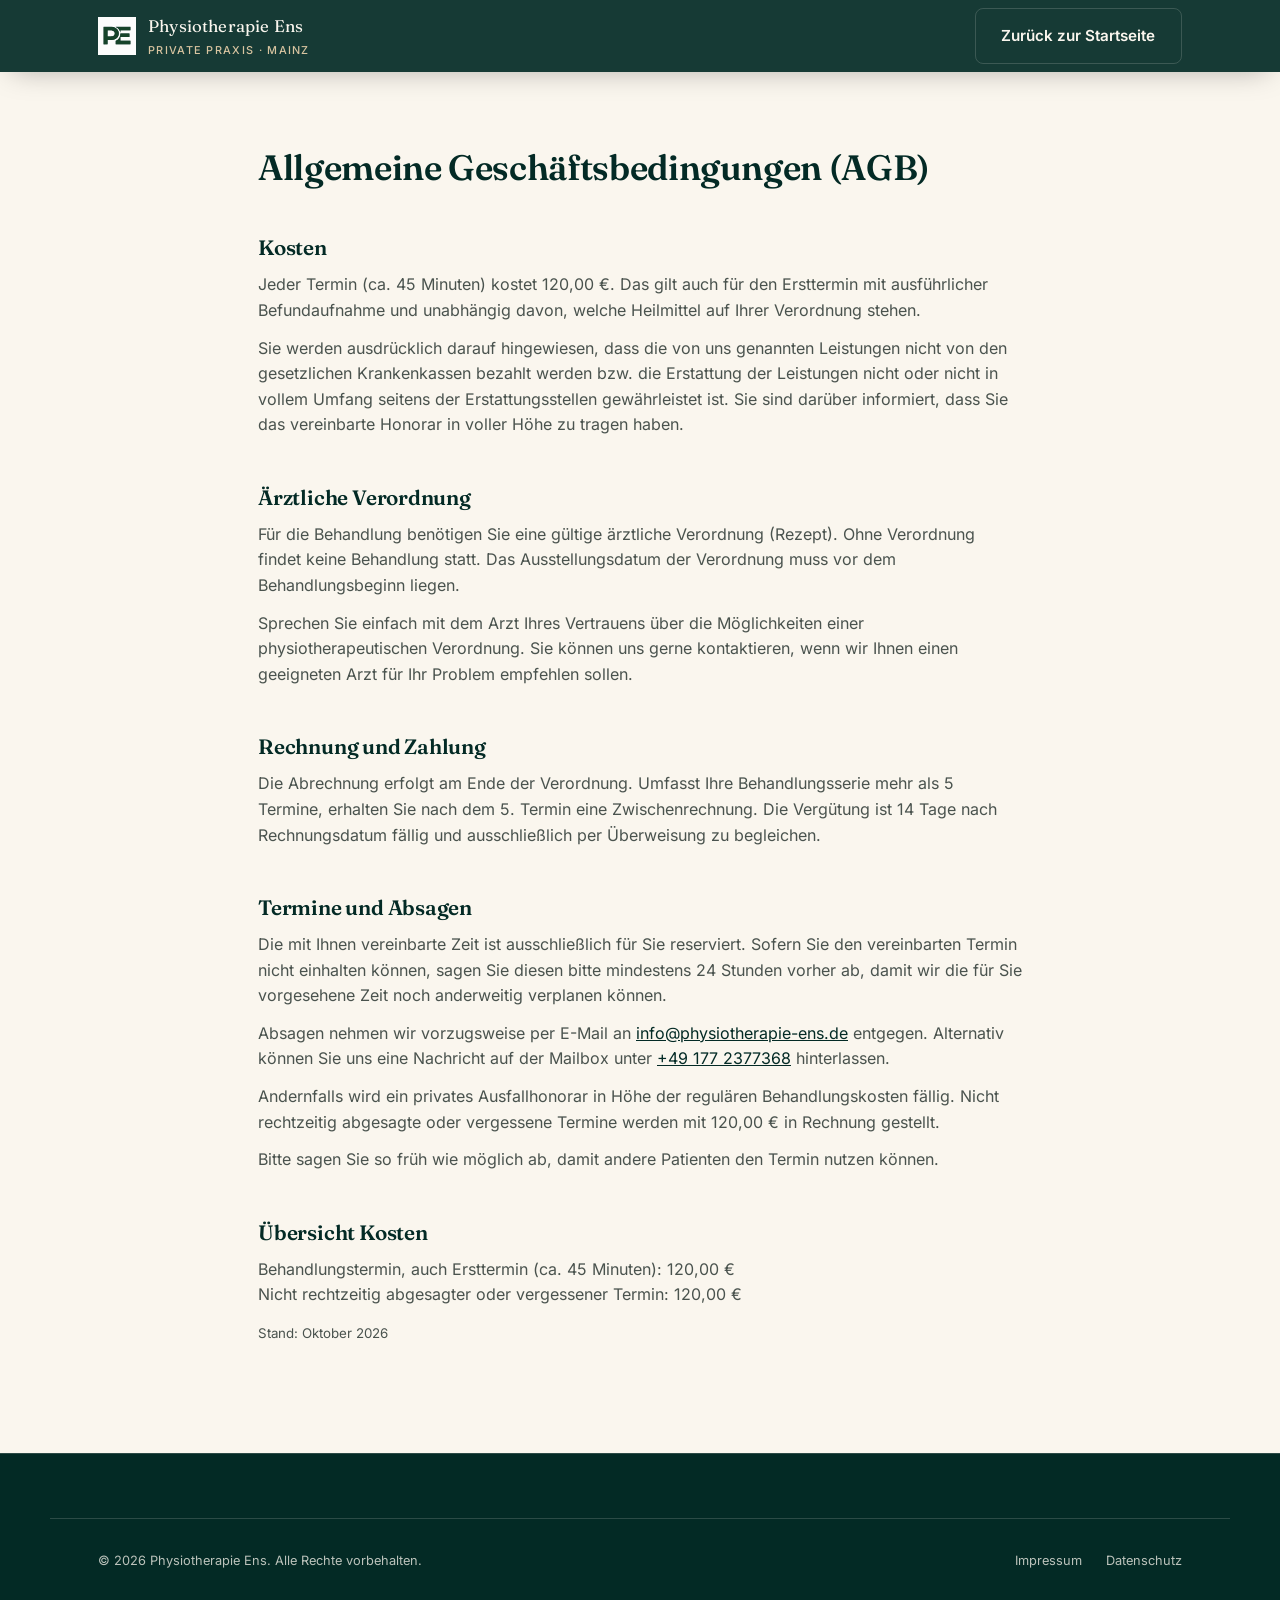
==== commit 861b467f: "Datenschutzerklärung fertiggestellt, Schriften lokal, Impressum aktualisiert - Google Fonts entfernt" ====
--- a/agb.html
+++ b/agb.html
@@ -6,10 +6,7 @@
 <title>AGB | Physiotherapie Ens</title>
 <meta name="robots" content="noindex, nofollow, noarchive">
 <link rel="icon" href="assets/img/logo.svg" type="image/svg+xml">
-<link rel="preconnect" href="https://fonts.googleapis.com">
-<link rel="preconnect" href="https://fonts.gstatic.com" crossorigin>
-<link href="https://fonts.googleapis.com/css2?family=Fraunces:opsz,wght@9..144,500;9..144,600;9..144,700&family=Inter:wght@400;500;600;700&display=swap" rel="stylesheet">
-<link rel="stylesheet" href="assets/css/style.css?v=2026-10-20">
+<link rel="stylesheet" href="assets/css/style.css?v=2026-10-28">
 </head>
 <body>
 
--- a/assets/css/style.css
+++ b/assets/css/style.css
@@ -2,6 +2,43 @@
    Physiotherapie Ens — Stylesheet
    Design tokens are centralized below for easy theming/handoff.
    ========================================================================== */
+
+/* --------------------------------------------------------------------------
+   Schriften — lokal ausgeliefert (keine Verbindung zu Google-Servern).
+   Fraunces & Inter, SIL Open Font License 1.1 (siehe assets/fonts/OFL-*.txt)
+   -------------------------------------------------------------------------- */
+@font-face {
+  font-family: "Fraunces";
+  font-style: normal;
+  font-display: swap;
+  font-weight: 100 900;
+  src: url("../fonts/fraunces-latin-ext-opsz-normal.woff2") format("woff2");
+  unicode-range: U+0100-02BA, U+02BD-02C5, U+02C7-02CC, U+02CE-02D7, U+02DD-02FF, U+0304, U+0308, U+0329, U+1D00-1DBF, U+1E00-1E9F, U+1EF2-1EFF, U+2020, U+20A0-20AB, U+20AD-20C0, U+2113, U+2C60-2C7F, U+A720-A7FF;
+}
+@font-face {
+  font-family: "Fraunces";
+  font-style: normal;
+  font-display: swap;
+  font-weight: 100 900;
+  src: url("../fonts/fraunces-latin-opsz-normal.woff2") format("woff2");
+  unicode-range: U+0000-00FF, U+0131, U+0152-0153, U+02BB-02BC, U+02C6, U+02DA, U+02DC, U+0304, U+0308, U+0329, U+2000-206F, U+20AC, U+2122, U+2191, U+2193, U+2212, U+2215, U+FEFF, U+FFFD;
+}
+@font-face {
+  font-family: "Inter";
+  font-style: normal;
+  font-display: swap;
+  font-weight: 100 900;
+  src: url("../fonts/inter-latin-ext-wght-normal.woff2") format("woff2");
+  unicode-range: U+0100-02BA, U+02BD-02C5, U+02C7-02CC, U+02CE-02D7, U+02DD-02FF, U+0304, U+0308, U+0329, U+1D00-1DBF, U+1E00-1E9F, U+1EF2-1EFF, U+2020, U+20A0-20AB, U+20AD-20C0, U+2113, U+2C60-2C7F, U+A720-A7FF;
+}
+@font-face {
+  font-family: "Inter";
+  font-style: normal;
+  font-display: swap;
+  font-weight: 100 900;
+  src: url("../fonts/inter-latin-wght-normal.woff2") format("woff2");
+  unicode-range: U+0000-00FF, U+0131, U+0152-0153, U+02BB-02BC, U+02C6, U+02DA, U+02DC, U+0304, U+0308, U+0329, U+2000-206F, U+20AC, U+2122, U+2191, U+2193, U+2212, U+2215, U+FEFF, U+FFFD;
+}
 
 :root {
   /* Brand colors */
@@ -284,6 +321,9 @@
   .brand__name small { display: none; }
   .brand__logo { height: 30px; }
   .header-actions { gap: var(--sp-2); }
+  /* Rechtliche Seiten: "Zurück"-Button im Header kompakter, damit nichts übersteht */
+  .site-header__inner { gap: var(--sp-3); }
+  .site-header__inner > .btn { padding: 0.6rem 0.9rem; font-size: 0.85rem; white-space: nowrap; }
 }
 
 .main-nav { display: none; }
@@ -960,7 +1000,7 @@
   padding-block: calc(var(--header-h) + var(--sp-8)) var(--sp-9);
 }
 .legal-page .container { max-width: 860px; }
-.legal-page h1 { color: var(--c-primary); font-size: 2.2rem; margin-bottom: var(--sp-6); }
+.legal-page h1 { color: var(--c-primary); font-size: clamp(1.7rem, 7vw, 2.2rem); margin-bottom: var(--sp-6); overflow-wrap: break-word; hyphens: auto; }
 .legal-page h2 { color: var(--c-primary); font-size: 1.3rem; margin-top: var(--sp-7); margin-bottom: var(--sp-3); }
 .legal-page p, .legal-page li { color: var(--c-ink-soft); margin-bottom: var(--sp-3); }
 .legal-page ul { list-style: disc; padding-left: 1.4rem; }
@@ -973,6 +1013,16 @@
   font-size: 0.9rem;
   margin-bottom: var(--sp-4);
 }
+.legal-page h3 { color: var(--c-primary); font-family: var(--font-body); font-size: 1.02rem; font-weight: 600; margin-top: var(--sp-5); margin-bottom: var(--sp-2); }
+.legal-page .legal-meta { font-size: 0.9rem; margin-top: calc(var(--sp-5) * -1); margin-bottom: var(--sp-6); }
+.legal-highlight {
+  background: var(--c-sand);
+  border-left: 3px solid var(--c-primary);
+  padding: var(--sp-4) var(--sp-5);
+  border-radius: var(--r-sm);
+  margin: var(--sp-4) 0;
+}
+.legal-highlight p:last-child { margin-bottom: 0; }
 
 /* ==========================================================================
    Ergänzungen: Texte nach Value Proposition Canvas (Okt 2026)
